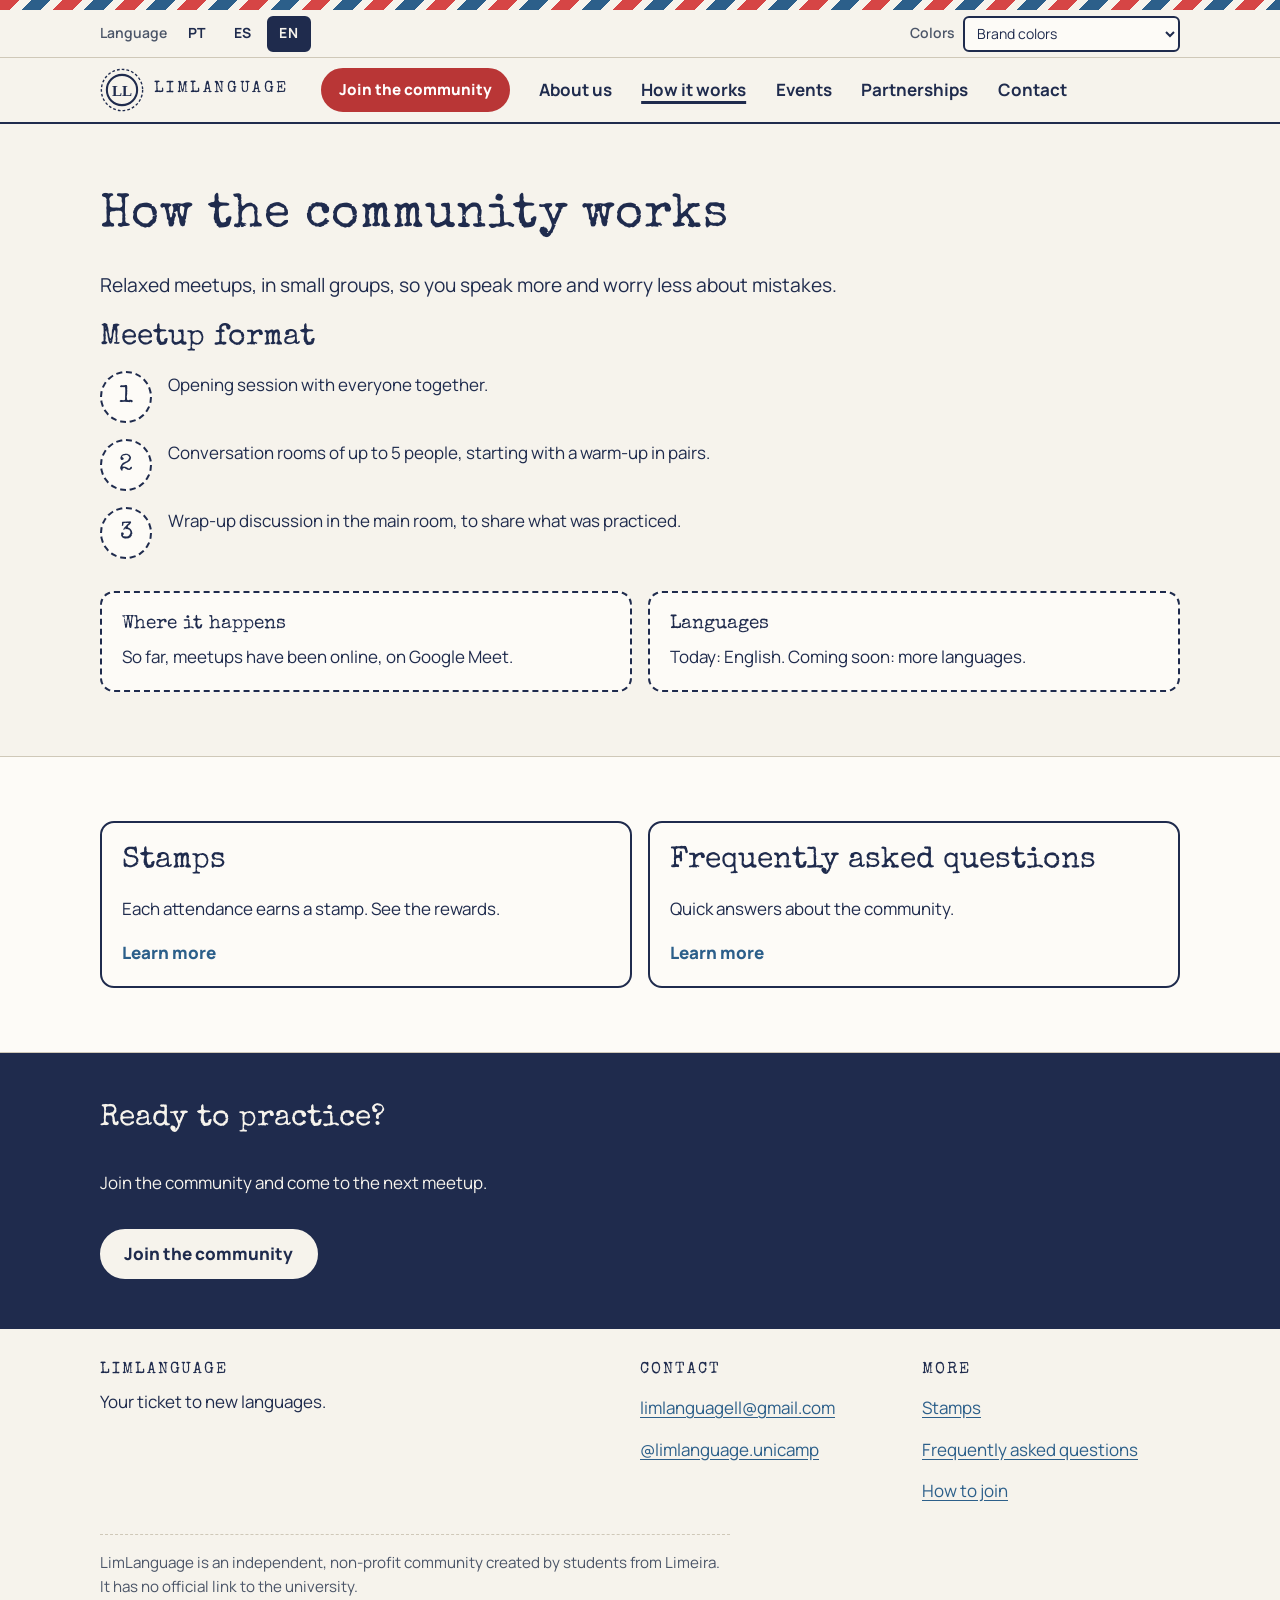
==== como-funciona.html @ f4bd59e3 "Add LimLanguage community site (base) Static site, 9 pages, PT/ES/EN, 3 color themes (brand, red-gre" ====
<!doctype html>
<html lang="pt-BR" data-title="how.title" data-theme="brand">
<head>
<meta charset="utf-8">
<meta name="viewport" content="width=device-width, initial-scale=1">
<title>Como funciona a comunidade</title>
<meta name="description" content="Formato dos encontros, onde acontecem e idiomas da LimLanguage.">
<link rel="icon" href="assets/img/favicon.svg" type="image/svg+xml">
<link rel="preconnect" href="https://fonts.googleapis.com">
<link rel="preconnect" href="https://fonts.gstatic.com" crossorigin>
<link href="https://fonts.googleapis.com/css2?family=Manrope:wght@400;600;700;800&family=Special+Elite&display=swap" rel="stylesheet">
<link rel="stylesheet" href="assets/css/style.css">
<script>try{var t=localStorage.getItem("ll-theme");if(t)document.documentElement.setAttribute("data-theme",t)}catch(e){}</script>
<script src="assets/js/config.js" defer></script>
<script src="assets/js/i18n.js" defer></script>
<script src="assets/js/app.js" defer></script>
</head>
<body>
<a class="skip-link" href="#main" data-i18n="skip">Ir para o conteúdo</a>
<header id="site-header"></header>
<noscript><p class="wrap notice">Este site precisa de JavaScript para mostrar o conteúdo. / This site needs JavaScript to show its content.</p></noscript>
<main id="main" tabindex="-1">
<section class="section">
  <div class="wrap">
    <h1 data-i18n="how.h1">Como funciona a comunidade</h1>
    <p class="lead" data-i18n="how.lead">Encontros leves, em grupos pequenos, para falar mais e ter menos vergonha de errar.</p>

    <h2 data-i18n="how.format">Formato dos encontros</h2>
    <ol class="steps">
      <li><div><p data-i18n="how.f1">Abertura conjunta com todo mundo.</p></div></li>
      <li><div><p data-i18n="how.f2">Salas de conversação com até 5 pessoas, começando com um aquecimento em duplas.</p></div></li>
      <li><div><p data-i18n="how.f3">Debrief na sala principal, para compartilhar o que foi praticado.</p></div></li>
    </ol>

    <div class="grid grid-2" style="margin-top:2rem">
      <div class="card card-dashed"><h3 data-i18n="how.where">Onde acontece</h3><p data-i18n="how.whereP">Os encontros até agora foram online, pelo Google Meet.</p></div>
      <div class="card card-dashed"><h3 data-i18n="how.langs">Idiomas</h3><p data-i18n="how.langsP">Hoje: inglês. Em breve: mais idiomas.</p></div>
    </div>
  </div>
</section>
<section class="section section-alt">
  <div class="wrap grid grid-2">
    <a class="card card-link" href="carimbos.html"><h2 data-i18n="how.stamps.t">Carimbos</h2><p data-i18n="how.stamps.p">Cada presença vale um carimbo. Veja as recompensas.</p><span class="more" data-i18n="home.more">Saiba mais</span></a>
    <a class="card card-link" href="faq.html"><h2 data-i18n="how.faq.t">Perguntas frequentes</h2><p data-i18n="how.faq.p">Respostas rápidas sobre a comunidade.</p><span class="more" data-i18n="home.more">Saiba mais</span></a>
  </div>
</section>
<section class="cta-band" aria-labelledby="band-h">
  <div class="wrap">
    <h2 id="band-h" data-i18n="band.h2">Pronto para praticar?</h2>
    <p data-i18n="band.p">Entre na comunidade e venha ao próximo encontro.</p>
    <a class="btn btn-primary" data-cta data-i18n="cta.join" href="participar.html">Entrar na comunidade</a>
  </div>
</section>
</main>
<footer id="site-footer"></footer>
</body>
</html>
---- assets/css/style.css ----
/* LimLanguage — estilos
   Conceito: airmail / carimbo de passaporte.
   Três temas de cor (atributo data-theme no <html>):
   brand = cores da marca | rg = seguro para vermelho-verde | hc = alto contraste */

:root,
:root[data-theme="brand"] {
  --paper: #F6F3EC;
  --card: #FDFBF7;
  --ink: #1F2B4D;
  --muted: #4B5568;
  --line: #1F2B4D;
  --line-soft: #CFC8B8;
  --primary: #B93636;      /* vermelho da marca escurecido p/ texto branco passar AA */
  --primary-hover: #9C2B2B;
  --on-primary: #FFFFFF;
  --link: #2C5F8A;
  --accent: #6FA98A;       /* decorativo */
  --stripe-a: #D64545;
  --stripe-b: #2C5F8A;
  --kraft: #8B6F4E;        /* decorativo */
  --done-bg: #E1EFE6;
  --focus: #1F2B4D;
  --border-w: 2px;
}

:root[data-theme="rg"] {
  --primary: #0072B2;
  --primary-hover: #005A8C;
  --link: #005A8C;
  --accent: #56B4E9;
  --stripe-a: #E69F00;
  --stripe-b: #0072B2;
  --kraft: #8A6D00;
  --done-bg: #DCEEF9;
}

:root[data-theme="hc"] {
  --paper: #FFFFFF;
  --card: #FFFFFF;
  --ink: #000000;
  --muted: #1A1A1A;
  --line: #000000;
  --line-soft: #000000;
  --primary: #A4001F;
  --primary-hover: #7A0017;
  --link: #0B3D91;
  --accent: #00606B;
  --stripe-a: #A4001F;
  --stripe-b: #00606B;
  --kraft: #000000;
  --done-bg: #FFFFFF;
  --focus: #000000;
  --border-w: 3px;
}

*, *::before, *::after { box-sizing: border-box; }

html { -webkit-text-size-adjust: 100%; scroll-behavior: smooth; }

body {
  margin: 0;
  background: var(--paper);
  color: var(--ink);
  font-family: "Manrope", system-ui, -apple-system, "Segoe UI", Roboto, sans-serif;
  font-size: 1.0625rem;
  line-height: 1.6;
  overflow-wrap: break-word;
}

img, svg { max-width: 100%; }

h1, h2, h3 {
  font-family: "Special Elite", "Courier New", monospace;
  font-weight: 400;
  line-height: 1.2;
  margin: 0 0 .5em;
  color: var(--ink);
}
h1 { font-size: clamp(1.9rem, 6vw, 3rem); letter-spacing: .01em; }
h2 { font-size: clamp(1.4rem, 4vw, 1.9rem); }
h3 { font-size: 1.2rem; }

p { margin: 0 0 1em; }
a { color: var(--link); text-underline-offset: .18em; }
a:hover { text-decoration-thickness: 2px; }
:root[data-theme="hc"] a { text-decoration-thickness: 2px; }

:focus-visible {
  outline: 3px solid var(--focus);
  outline-offset: 3px;
  border-radius: 3px;
}

.sr-only {
  position: absolute; width: 1px; height: 1px; padding: 0; margin: -1px;
  overflow: hidden; clip: rect(0,0,0,0); white-space: nowrap; border: 0;
}

.skip-link {
  position: absolute; left: 8px; top: -60px; z-index: 100;
  background: var(--ink); color: var(--paper);
  padding: .6rem 1rem; border-radius: 6px; text-decoration: none; font-weight: 700;
}
.skip-link:focus { top: 8px; }

.wrap { width: min(100% - 32px, 1080px); margin-inline: auto; }

/* ---------- Cabeçalho ---------- */
.site-header { background: var(--paper); }

.airmail-bar {
  height: 10px;
  background: repeating-linear-gradient(135deg,
    var(--stripe-a) 0 14px, var(--paper) 14px 22px,
    var(--stripe-b) 22px 36px, var(--paper) 36px 44px);
}

.util-bar { border-bottom: 1px solid var(--line-soft); font-size: .875rem; }
.util-bar .wrap {
  display: flex; flex-wrap: wrap; gap: .5rem 1.25rem;
  align-items: center; justify-content: space-between; padding-block: .35rem;
}
.util-group { display: flex; align-items: center; gap: .5rem; }
.util-label { color: var(--muted); font-weight: 600; }

.lang-switch { display: inline-flex; gap: 2px; }
.lang-switch button {
  font: inherit; font-weight: 700; letter-spacing: .06em;
  min-width: 44px; min-height: 36px; padding: 0 .6rem;
  background: transparent; color: var(--ink);
  border: var(--border-w) solid transparent; border-radius: 6px; cursor: pointer;
}
.lang-switch button:hover { border-color: var(--line-soft); }
.lang-switch button[aria-pressed="true"] {
  background: var(--ink); color: var(--paper); border-color: var(--ink);
}

.theme-select {
  font: inherit; color: var(--ink); background: var(--card);
  border: var(--border-w) solid var(--line); border-radius: 6px;
  min-height: 36px; padding: 0 .5rem; max-width: 100%;
}

.main-bar {
  position: sticky; top: 0; z-index: 50;
  background: var(--paper);
  border-bottom: var(--border-w) solid var(--line);
}
.main-bar .wrap {
  display: flex; align-items: center; gap: .75rem; min-height: 64px;
}

.brand {
  display: inline-flex; align-items: center; gap: .6rem;
  text-decoration: none; color: var(--ink); margin-right: auto;
}
.brand svg { width: 44px; height: 44px; flex: none; }
.brand-name {
  font-family: "Special Elite", "Courier New", monospace;
  letter-spacing: .16em; font-size: 1rem; text-transform: uppercase;
}

.nav-toggle {
  font: inherit; font-weight: 700; min-height: 44px; padding: 0 .9rem;
  background: var(--card); color: var(--ink);
  border: var(--border-w) solid var(--line); border-radius: 8px; cursor: pointer;
}

.site-nav { display: none; }
.site-nav.open {
  display: block; position: absolute; left: 0; right: 0; top: 100%;
  background: var(--paper); border-bottom: var(--border-w) solid var(--line);
  padding: .5rem 16px 1rem;
}
.site-nav ul { list-style: none; margin: 0; padding: 0; display: grid; gap: .25rem; }
.site-nav a {
  display: block; padding: .7rem .5rem; min-height: 44px;
  color: var(--ink); text-decoration: none; font-weight: 700; border-radius: 6px;
}
.site-nav a:hover { background: var(--done-bg); }
.site-nav a[aria-current="page"] { text-decoration: underline; text-decoration-thickness: 3px; text-underline-offset: .3em; }

/* ---------- Botões ---------- */
.btn {
  display: inline-flex; align-items: center; justify-content: center; gap: .5rem;
  min-height: 48px; padding: .6rem 1.4rem;
  font: inherit; font-weight: 800; text-decoration: none; text-align: center;
  border-radius: 999px; border: var(--border-w) solid transparent; cursor: pointer;
  transition: transform .12s ease, background-color .12s ease;
}
.btn-primary { background: var(--primary); color: var(--on-primary); border-color: var(--primary); }
.btn-primary:hover { background: var(--primary-hover); border-color: var(--primary-hover); }
.btn-ghost { background: transparent; color: var(--ink); border-color: var(--ink); }
.btn-ghost:hover { background: var(--done-bg); }
.btn-small { min-height: 44px; padding: .4rem 1rem; font-size: .95rem; white-space: nowrap; }
.btn:active { transform: translateY(1px); }

/* ---------- Seções ---------- */
main { display: block; }
main:focus { outline: none; }

.section { padding-block: clamp(2rem, 6vw, 4rem); }
.section-alt { background: var(--card); border-block: 1px solid var(--line-soft); }
:root[data-theme="hc"] .section-alt { border-block: var(--border-w) solid var(--line); }

.kicker {
  font-family: "Special Elite", "Courier New", monospace;
  letter-spacing: .14em; text-transform: uppercase; font-size: .85rem;
  color: var(--muted); margin: 0 0 .75rem;
}
.lead { font-size: 1.2rem; max-width: 62ch; }
.muted { color: var(--muted); }
.actions { display: flex; flex-wrap: wrap; gap: .75rem; margin-top: 1.5rem; }

.hero { padding-block: clamp(2.5rem, 8vw, 5rem); }
.hero h1 { max-width: 16ch; }

.grid { display: grid; gap: 1rem; }
.grid-3 { grid-template-columns: 1fr; }
.grid-2 { grid-template-columns: 1fr; }

.card {
  background: var(--card); border: var(--border-w) solid var(--line);
  border-radius: 14px; padding: 1.25rem;
}
.card-dashed { border-style: dashed; }
.card h3 { margin-bottom: .4rem; }
.card p:last-child { margin-bottom: 0; }

.card-link { text-decoration: none; color: inherit; display: block; }
.card-link:hover { background: var(--done-bg); }
.card-link .more { color: var(--link); font-weight: 800; }

.steps { list-style: none; margin: 0; padding: 0; display: grid; gap: 1rem; counter-reset: step; }
.steps li { counter-increment: step; display: grid; grid-template-columns: 52px 1fr; gap: 1rem; align-items: start; }
.steps li::before {
  content: counter(step);
  display: grid; place-items: center; width: 52px; height: 52px;
  font-family: "Special Elite", "Courier New", monospace; font-size: 1.5rem;
  border: var(--border-w) dashed var(--ink); border-radius: 50%;
  background: var(--card);
}
.steps strong { display: block; }

.notice {
  border: var(--border-w) solid var(--line); border-left-width: 8px;
  background: var(--card); border-radius: 8px; padding: .9rem 1rem; margin-block: 1rem;
}

/* ---------- Eventos ---------- */
.tabs { display: flex; gap: .5rem; border-bottom: var(--border-w) solid var(--line); margin-bottom: 1.5rem; flex-wrap: wrap; }
.tabs button {
  font: inherit; font-weight: 800; min-height: 48px; padding: 0 1.2rem;
  background: transparent; color: var(--ink);
  border: var(--border-w) solid transparent; border-bottom: 0; border-radius: 10px 10px 0 0; cursor: pointer;
}
.tabs button[aria-selected="true"] {
  background: var(--ink); color: var(--paper); border-color: var(--ink);
}

.event-list { list-style: none; margin: 0; padding: 0; display: grid; gap: 1rem; }
.event {
  position: relative; background: var(--card);
  border: var(--border-w) dashed var(--line); border-radius: 14px;
  padding: 1.25rem; padding-right: 1.25rem;
}
.event h3 { margin-bottom: .6rem; padding-right: 0; }
.event-meta { display: flex; flex-wrap: wrap; gap: .4rem .5rem; margin: 0 0 .5rem; padding: 0; list-style: none; }
.chip {
  display: inline-flex; align-items: center; gap: .35rem;
  padding: .15rem .7rem; border-radius: 999px; font-size: .9rem; font-weight: 700;
  border: var(--border-w) solid var(--ink); background: var(--paper); color: var(--ink);
}
.event-desc { margin: .5rem 0 0; }
.event-link { margin-top: .75rem; display: inline-block; font-weight: 800; }

.stamp-done {
  display: inline-flex; align-items: center; gap: .4rem;
  font-family: "Special Elite", "Courier New", monospace;
  text-transform: uppercase; letter-spacing: .12em; font-size: .9rem;
  padding: .25rem .7rem; color: var(--ink); background: var(--done-bg);
  border: var(--border-w) double var(--ink); border-radius: 6px;
  transform: rotate(-3deg); margin-bottom: .75rem;
}
.stamp-done svg { width: 1.1em; height: 1.1em; flex: none; }
.stamp-next {
  display: inline-block; font-family: "Special Elite", "Courier New", monospace;
  text-transform: uppercase; letter-spacing: .12em; font-size: .9rem;
  padding: .25rem .7rem; color: var(--on-primary); background: var(--primary);
  border-radius: 6px; margin-bottom: .75rem;
}

.empty-state {
  border: var(--border-w) dashed var(--line); border-radius: 14px;
  background: var(--card); padding: 1.5rem; text-align: left;
}
.empty-state p { margin-bottom: .75rem; }
.subhead { margin-top: 2rem; }

/* ---------- Carimbos (níveis) ---------- */
.levels { list-style: none; margin: 1.5rem 0; padding: 0; display: grid; gap: 1rem; }
.level {
  display: grid; grid-template-columns: 84px 1fr; gap: 1rem; align-items: center;
  background: var(--card); border: var(--border-w) solid var(--line); border-radius: 14px; padding: 1rem;
}
.level-num {
  display: grid; place-items: center; width: 84px; height: 84px; text-align: center;
  border: var(--border-w) double var(--ink); border-radius: 50%;
  font-family: "Special Elite", "Courier New", monospace; line-height: 1.1;
  transform: rotate(-4deg); background: var(--paper);
}
.level-num b { display: block; font-size: 1.7rem; font-weight: 400; }
.level-num small { font-size: .7rem; letter-spacing: .1em; text-transform: uppercase; }
.level h3 { margin-bottom: .2rem; }
.level p { margin: 0; }
.level-goal { border-width: 4px; }
.goal-tag {
  display: inline-block; font-weight: 800; font-size: .8rem; letter-spacing: .08em;
  text-transform: uppercase; background: var(--ink); color: var(--paper);
  padding: .1rem .6rem; border-radius: 999px; margin-left: .4rem; vertical-align: middle;
}

/* ---------- Equipe ---------- */
.team { list-style: none; margin: 1.25rem 0 0; padding: 0; display: grid; gap: 1rem; grid-template-columns: 1fr; }
.person {
  background: var(--card); border: var(--border-w) solid var(--line); border-radius: 14px;
  padding: 1rem 1.25rem; display: grid; grid-template-columns: 56px 1fr; gap: .9rem; align-items: center;
}
.person-ini {
  width: 56px; height: 56px; display: grid; place-items: center; border-radius: 50%;
  border: var(--border-w) dashed var(--ink); background: var(--paper);
  font-family: "Special Elite", "Courier New", monospace; font-size: 1.15rem;
}
.person-name { font-weight: 800; display: block; }
.person-role { color: var(--muted); font-size: .95rem; text-transform: uppercase; letter-spacing: .08em; }

/* ---------- FAQ ---------- */
.faq { display: grid; gap: .75rem; margin-top: 1rem; }
.faq details { background: var(--card); border: var(--border-w) solid var(--line); border-radius: 12px; }
.faq summary {
  cursor: pointer; font-weight: 800; padding: .9rem 1.1rem; min-height: 48px;
  list-style: none; display: flex; justify-content: space-between; gap: 1rem; align-items: center;
}
.faq summary::-webkit-details-marker { display: none; }
.faq summary::after { content: "+"; font-size: 1.5rem; line-height: 1; flex: none; }
.faq details[open] summary::after { content: "\2212"; }
.faq .answer { padding: 0 1.1rem 1rem; }
.faq .answer p:last-child { margin-bottom: 0; }

/* ---------- Contato ---------- */
.contact-line { display: flex; flex-wrap: wrap; gap: .5rem .75rem; align-items: center; }
.email-text {
  font-family: "Special Elite", "Courier New", monospace; font-size: 1.1rem;
  user-select: all; overflow-wrap: anywhere;
}
.copy-status { font-weight: 700; min-height: 1.5em; }

/* ---------- CTA final e rodapé ---------- */
.cta-band { background: var(--ink); color: var(--paper); }
.cta-band h2 { color: var(--paper); }
.cta-band .wrap { padding-block: clamp(2rem, 6vw, 3rem); display: grid; gap: 1rem; justify-items: start; }
.cta-band .btn-primary { background: var(--paper); color: var(--ink); border-color: var(--paper); }
.cta-band .btn-primary:hover { background: #fff; }
:root[data-theme="brand"] .cta-band .btn-primary,
:root[data-theme="rg"] .cta-band .btn-primary { background: var(--paper); color: var(--ink); }

.site-footer { background: var(--paper); border-top: var(--border-w) solid var(--line); }
.site-footer .wrap { padding-block: 2rem; display: grid; gap: 1.5rem; }
.footer-cols { display: grid; gap: 1.5rem; grid-template-columns: 1fr; }
.site-footer h2 { font-size: 1rem; letter-spacing: .12em; text-transform: uppercase; margin-bottom: .5rem; }
.site-footer ul { list-style: none; margin: 0; padding: 0; display: grid; gap: .2rem; }
.site-footer li a { display: inline-block; padding: .35rem 0; min-height: 36px; }
.indep { font-size: .95rem; color: var(--muted); max-width: 70ch; border-top: 1px dashed var(--line-soft); padding-top: 1rem; margin: 0; }
:root[data-theme="hc"] .indep { border-top-color: var(--line); }

/* ---------- Telas maiores ---------- */
@media (min-width: 720px) {
  .grid-3 { grid-template-columns: repeat(3, 1fr); }
  .grid-2 { grid-template-columns: repeat(2, 1fr); }
  .team { grid-template-columns: repeat(2, 1fr); }
  .footer-cols { grid-template-columns: 2fr 1fr 1fr; }
  .level { grid-template-columns: 100px 1fr; }
  .level-num { width: 100px; height: 100px; }
}

@media (min-width: 960px) {
  .nav-toggle { display: none; }
  .site-nav, .site-nav.open {
    display: block; position: static; padding: 0; border: 0; background: transparent;
  }
  .site-nav ul { display: flex; gap: .25rem; }
  .site-nav a { padding: .5rem .8rem; }
  .brand { margin-right: 1rem; }
  .main-bar .wrap { gap: 1rem; }
  .site-nav { margin-right: auto; }
  .team { grid-template-columns: repeat(3, 1fr); }
}

@media (max-width: 560px) {
  /* No celular o monograma LL fica sozinho; o botão de entrada ganha espaço */
  .brand { margin-right: 0; }
  .brand-name { position: absolute; width: 1px; height: 1px; overflow: hidden; clip: rect(0,0,0,0); white-space: nowrap; }
  .main-bar .wrap { gap: .5rem; }
  #header-cta { flex: 1 1 auto; min-width: 0; white-space: normal; line-height: 1.15; padding: .4rem .75rem; font-size: .92rem; }
  .nav-toggle { padding: 0 .75rem; flex: none; }
}

@media (prefers-reduced-motion: reduce) {
  html { scroll-behavior: auto; }
  .btn { transition: none; }
}

@media print {
  .site-header, .cta-band, .skip-link { display: none; }
}
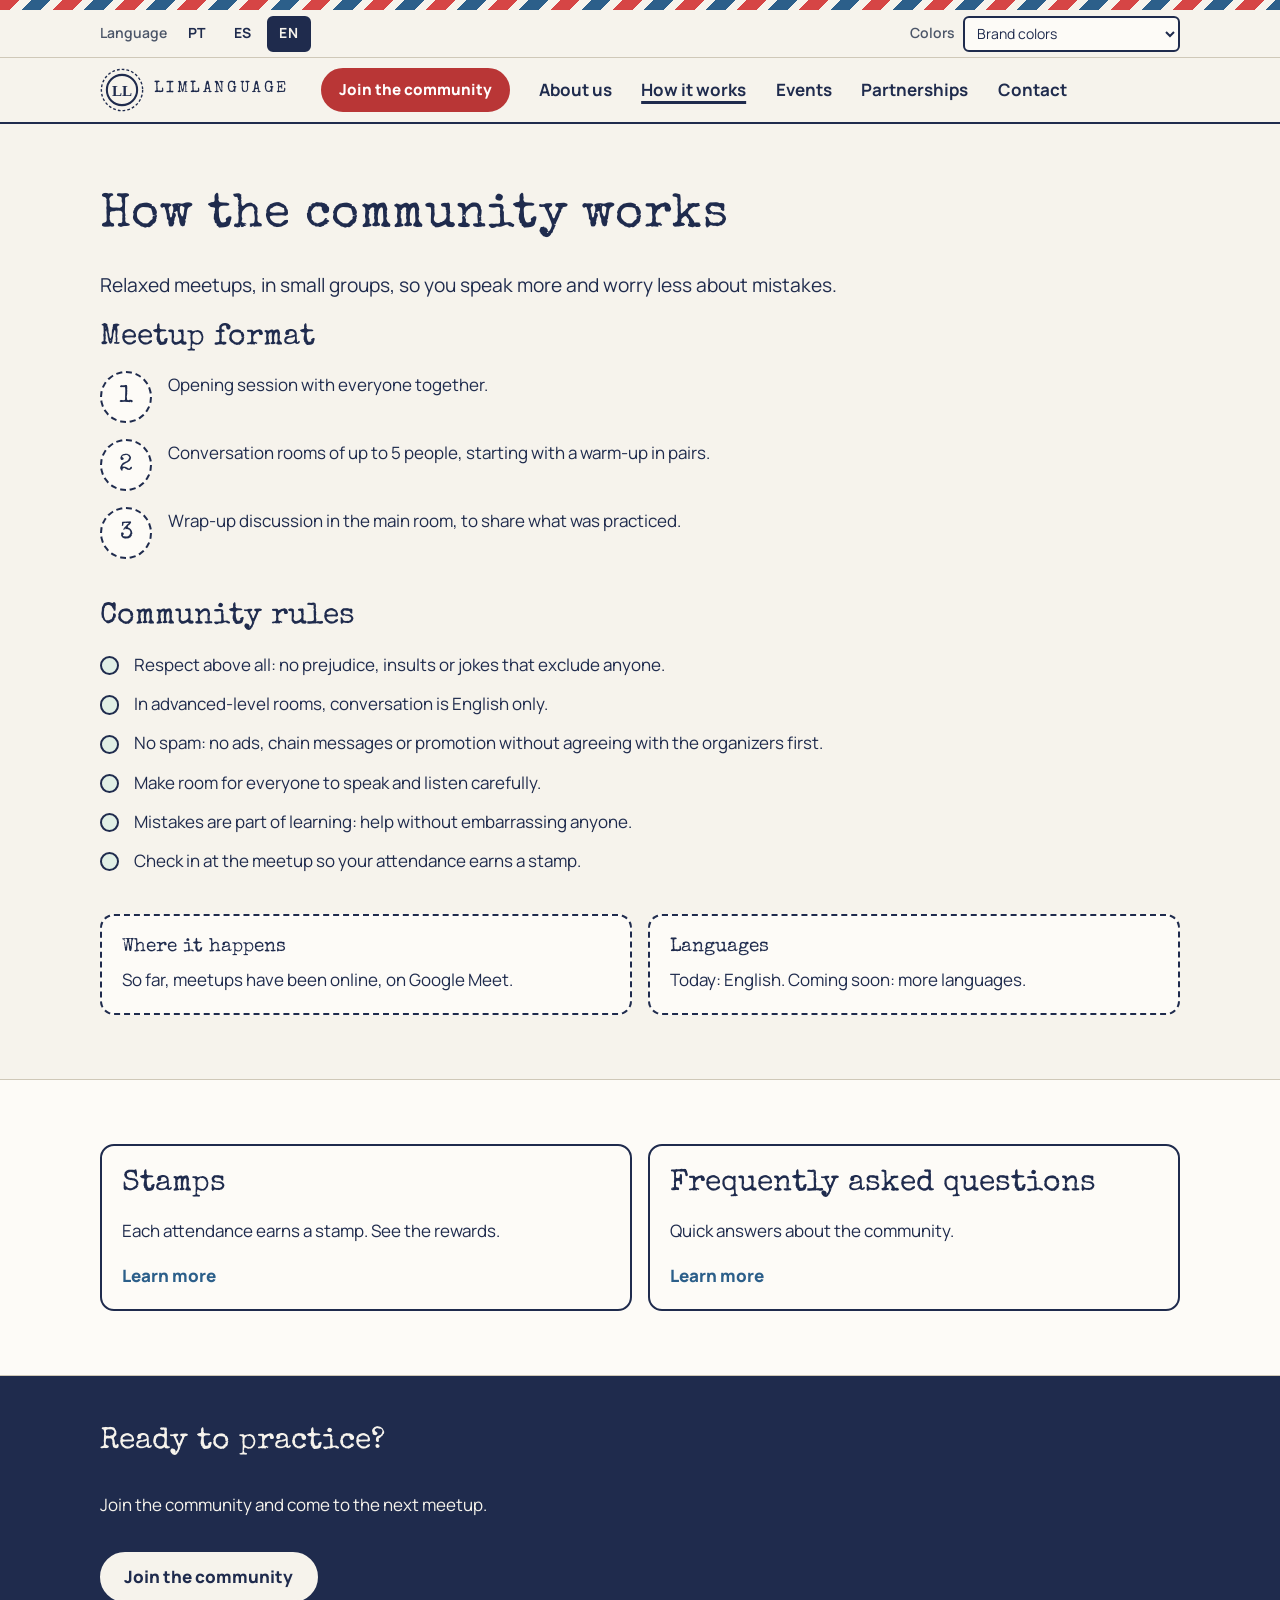
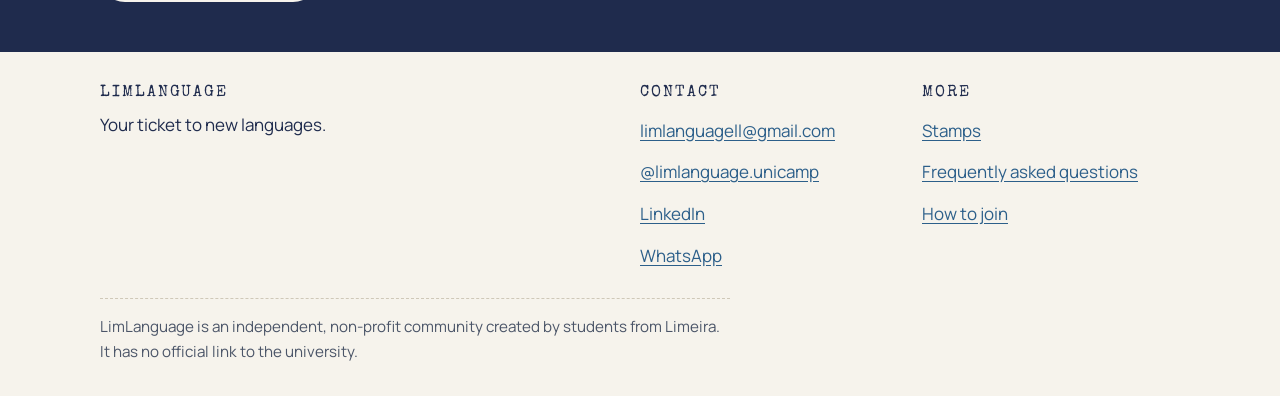
==== commit 0f782aae: "Add community rules, LinkedIn/WhatsApp links and real event dates - Rules section on "Como funciona"" ====
--- a/como-funciona.html
+++ b/como-funciona.html
@@ -32,7 +32,17 @@
       <li><div><p data-i18n="how.f3">Debrief na sala principal, para compartilhar o que foi praticado.</p></div></li>
     </ol>
 
-    <div class="grid grid-2" style="margin-top:2rem">
+    <h2 style="margin-top:2.5rem" data-i18n="how.rules">Regras da comunidade</h2>
+    <ul class="rules">
+      <li data-i18n="how.r1"></li>
+      <li data-i18n="how.r2"></li>
+      <li data-i18n="how.r3"></li>
+      <li data-i18n="how.r4"></li>
+      <li data-i18n="how.r5"></li>
+      <li data-i18n="how.r6"></li>
+    </ul>
+
+    <div class="grid grid-2" style="margin-top:2.5rem">
       <div class="card card-dashed"><h3 data-i18n="how.where">Onde acontece</h3><p data-i18n="how.whereP">Os encontros até agora foram online, pelo Google Meet.</p></div>
       <div class="card card-dashed"><h3 data-i18n="how.langs">Idiomas</h3><p data-i18n="how.langsP">Hoje: inglês. Em breve: mais idiomas.</p></div>
     </div>
--- a/assets/css/style.css
+++ b/assets/css/style.css
@@ -414,3 +414,11 @@
 @media print {
   .site-header, .cta-band, .skip-link { display: none; }
 }
+
+/* ---------- Regras ---------- */
+.rules { list-style: none; margin: 0; padding: 0; display: grid; gap: .75rem; }
+.rules li { position: relative; padding-left: 2.1rem; }
+.rules li::before {
+  content: ""; position: absolute; left: 0; top: .3em; width: 1.2rem; height: 1.2rem;
+  border: var(--border-w) solid var(--ink); border-radius: 50%; background: var(--done-bg);
+}
